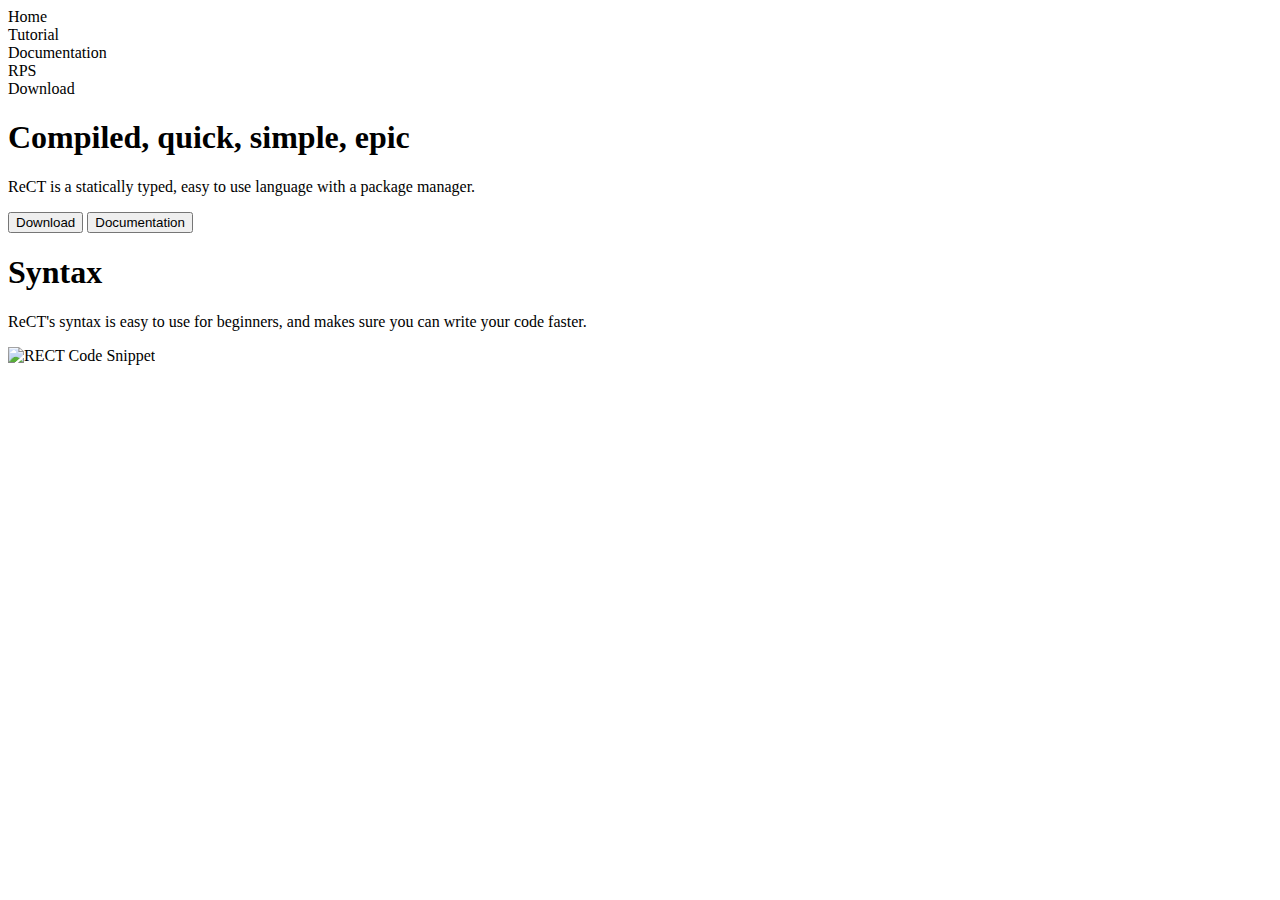
==== index.html @ 2c640b34 "Added meta tags for SEO" ====
<!DOCTYPE html>
<html lang="en">

<head>
    <meta charset="UTF-8">
    <meta http-equiv="X-UA-Compatible" content="IE=edge">
    <meta name="viewport" content="width=device-width, initial-scale=1.0">
    <link rel="stylesheet" href="./static/style.css" />
    <script src="https://cdn.jsdelivr.net/npm/ripplet.js@1.1.0/umd/ripplet.min.js"></script>

    <!-- Primary Meta Tags -->
    <title>ReCT | A simple and quick programing language</title>
    <meta name="title" content="ReCT | A simple and quick programing language">
    <meta name="description" content="Compiled, quick, simple, epic. ReCT is a statically typed, easy to use language with a package manager.">

    <!-- Open Graph / Facebook -->
    <meta property="og:type" content="website">
    <meta property="og:url" content="https://metatags.io/">
    <meta property="og:title" content="ReCT | A simple and quick programing language">
    <meta property="og:description" content="Compiled, quick, simple, epic. ReCT is a statically typed, easy to use language with a package manager.">
    <meta property="og:image" content="https://metatags.io/assets/meta-tags-16a33a6a8531e519cc0936fbba0ad904e52d35f34a46c97a2c9f6f7dd7d336f2.png">

    <!-- Twitter -->
    <meta property="twitter:card" content="summary_large_image">
    <meta property="twitter:url" content="https://metatags.io/">
    <meta property="twitter:title" content="ReCT | A simple and quick programing language">
    <meta property="twitter:description" content="Compiled, quick, simple, epic. ReCT is a statically typed, easy to use language with a package manager.">
    <meta property="twitter:image" content="https://metatags.io/assets/meta-tags-16a33a6a8531e519cc0936fbba0ad904e52d35f34a46c97a2c9f6f7dd7d336f2.png">

</head>

<body>
    <header>
        <div class="Logo"></div>

        <div class="Menu">
            <div class="MenuButton Active mdc-ripple-surface mdc-ripple-surface--primary">Home</div>
            <div class="MenuButton">Tutorial</div>
            <div class="MenuButton">Documentation</div>
            <div class="MenuButton">RPS</div>
            <div class="MenuButton Download">Download</div>
        </div>
    </header>

    <main>
        <div class="Banner">
            <div>
                <h1 class="GradientHeading">Compiled, quick, simple, epic</h1>
                <p>ReCT is a statically typed, easy to use language with a package manager.</p>

                <div class="BannerButtons">
                    <button class="Highlight">Download</button>
                    <button>Documentation</button>
                </div>
            </div>
        </div>

        <div class="InfoPanels">
            <div class="Syntax">
                <div>
                    <h1 class="GradientHeading">Syntax</h1>
                    <p>ReCT's syntax is easy to use for beginners, and makes sure you can write your code faster.</p>
                    <img src="./static/pieceOfCode.svg" alt="RECT Code Snippet">
                </div>
            </div>

            <div class="GetStarted"></div>
        </div>
    </main>

    <script src="./static/ripple.js"></script>
</body>

</html>
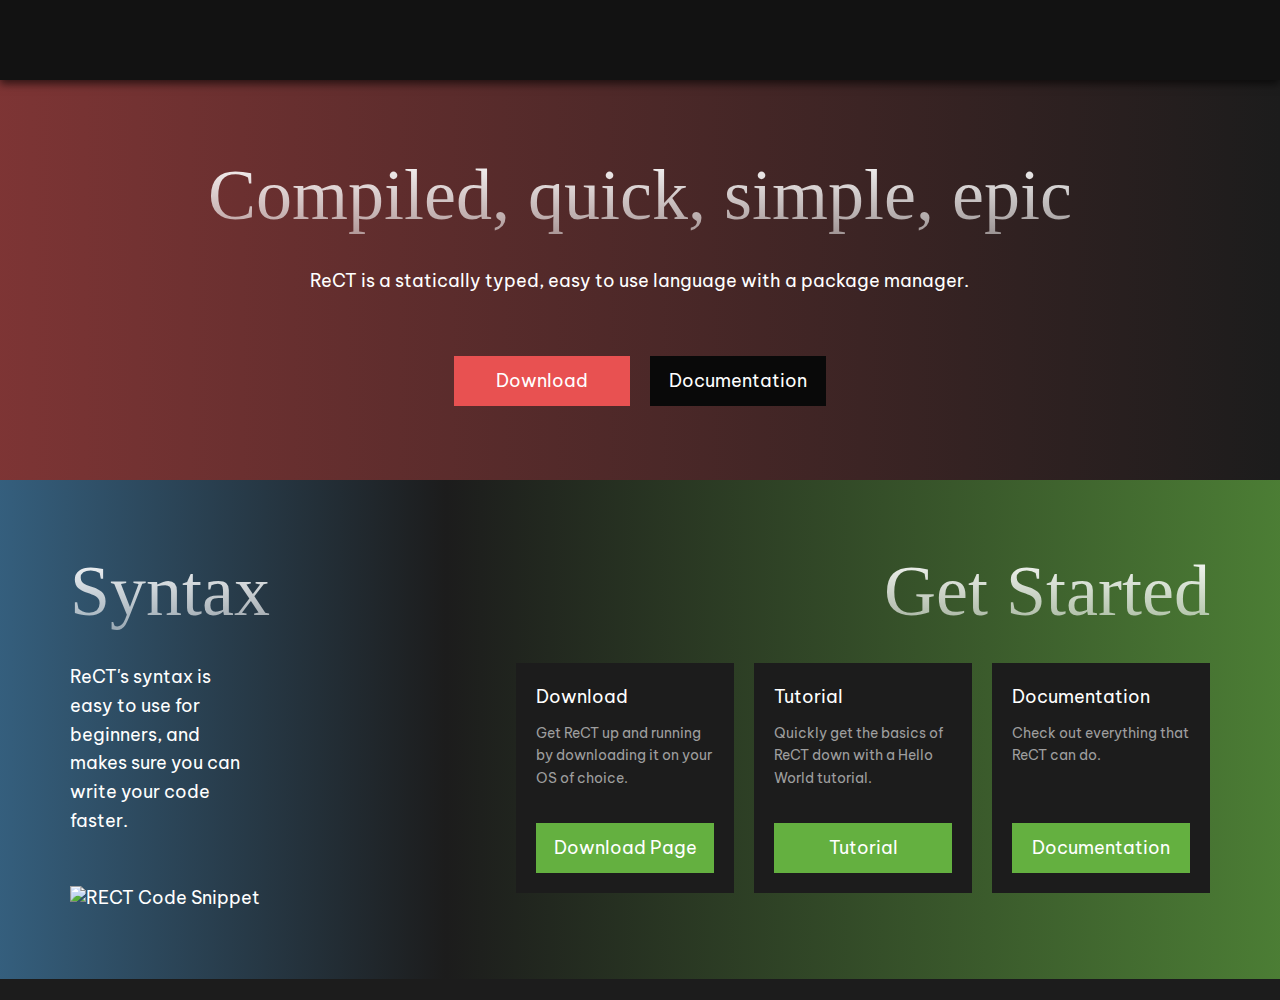
==== commit e28dc056: "Merge pull request #5 from scoobydoofacethingdie/patch-1" ====
--- a/index.html
+++ b/index.html
@@ -7,6 +7,7 @@
     <meta name="viewport" content="width=device-width, initial-scale=1.0">
     <link rel="stylesheet" href="./static/style.css" />
     <script src="https://cdn.jsdelivr.net/npm/ripplet.js@1.1.0/umd/ripplet.min.js"></script>
+    <script src="https://cdn.jsdelivr.net/npm/axios/dist/axios.min.js"></script>
 
     <!-- Primary Meta Tags -->
     <title>ReCT | A simple and quick programing language</title>
@@ -15,32 +16,20 @@
 
     <!-- Open Graph / Facebook -->
     <meta property="og:type" content="website">
-    <meta property="og:url" content="https://metatags.io/">
+    <meta property="og:url" content="https://rect.ml">
     <meta property="og:title" content="ReCT | A simple and quick programing language">
     <meta property="og:description" content="Compiled, quick, simple, epic. ReCT is a statically typed, easy to use language with a package manager.">
-    <meta property="og:image" content="https://metatags.io/assets/meta-tags-16a33a6a8531e519cc0936fbba0ad904e52d35f34a46c97a2c9f6f7dd7d336f2.png">
 
     <!-- Twitter -->
     <meta property="twitter:card" content="summary_large_image">
-    <meta property="twitter:url" content="https://metatags.io/">
+    <meta property="twitter:url" content="https://rect.ml">
     <meta property="twitter:title" content="ReCT | A simple and quick programing language">
     <meta property="twitter:description" content="Compiled, quick, simple, epic. ReCT is a statically typed, easy to use language with a package manager.">
-    <meta property="twitter:image" content="https://metatags.io/assets/meta-tags-16a33a6a8531e519cc0936fbba0ad904e52d35f34a46c97a2c9f6f7dd7d336f2.png">
 
 </head>
 
 <body>
-    <header>
-        <div class="Logo"></div>
-
-        <div class="Menu">
-            <div class="MenuButton Active mdc-ripple-surface mdc-ripple-surface--primary">Home</div>
-            <div class="MenuButton">Tutorial</div>
-            <div class="MenuButton">Documentation</div>
-            <div class="MenuButton">RPS</div>
-            <div class="MenuButton Download">Download</div>
-        </div>
-    </header>
+    <header></header>
 
     <main>
         <div class="Banner">
@@ -64,11 +53,43 @@
                 </div>
             </div>
 
-            <div class="GetStarted"></div>
+            <div class="GetStarted">
+                <div>
+                    <h1 class="GradientHeading">Get Started</h1>
+                    <div class="GetStartedPanelsContainer">
+                        <div class="GetStartedPanels">
+                            <div>
+                                <p class="Heading">Download</p>
+                                <p class="Sub">Get ReCT up and running by downloading it on your OS of choice.</p>
+                                <div></div>
+                                <button>Download Page</button>
+                            </div>
+
+                            <div>
+                                <p class="Heading">Tutorial</p>
+                                <p class="Sub">Quickly get the basics of ReCT down with a Hello World tutorial.</p>
+                                <div></div>
+                                <button>Tutorial</button>
+                            </div>
+
+                            <div>
+                                <p class="Heading">Documentation</p>
+                                <p class="Sub">Check out everything that ReCT can do.</p>
+                                <div></div>
+                                <button>Documentation</button>
+                            </div>
+                        </div>
+                    </div>
+                </div>
+            </div>
         </div>
+
+        <footer></footer>
     </main>
 
+    <script src="./static/include.js"></script>
     <script src="./static/ripple.js"></script>
+    <script>console.log("HELLO")</script>
 </body>
 
 </html>
--- a/static/style.css
+++ b/static/style.css
@@ -0,0 +1,231 @@
+@import url('https://fonts.googleapis.com/css2?family=Be+Vietnam+Pro:ital,wght@0,100;0,200;0,300;0,400;0,500;0,600;0,700;0,800;0,900;1,100;1,200;1,300;1,400;1,500;1,600;1,700;1,800;1,900&display=swap');
+@font-face {
+    font-family: 'Visitor';
+    font-style: normal;
+    font-weight: normal;
+    src: local('Visitor TT2 BRK'), url('./visitor2.woff') format('woff');
+}
+
+:root {
+    --AccentBlue: #3090D6;
+    --AccentRed: #E85151;
+    --AccentGreen: #64B040;
+    --RedGradient: rgba(222, 77, 77, 0.5);
+    --BlueGradient: rgba(77, 161, 222, 0.5);
+    --GreenGradient: rgba(123, 222, 77, 0.5);
+    --Text: white;
+    --DarkerText: #9E9E9E;
+    --BodyBG: #1C1C1C;
+    --BoxBG: #121212;
+    --DarkerBoxBG: #090909;
+    font-size: 18px;
+}
+
+* {
+    margin: 0;
+    padding: 0;
+    color: var(--Text);
+}
+
+body {
+    background: var(--BodyBG);
+    font-family: "Be Vietnam Pro";
+}
+
+button {
+    box-sizing: border-box;
+    border: none;
+    outline: none;
+    background: none;
+    font-size: 1rem;
+    font-family: inherit;
+}
+
+button {
+    cursor: pointer;
+}
+
+p {
+    line-height: 1.6;
+}
+
+header {
+    height: 4.444rem;
+    background: var(--BoxBG);
+    box-shadow: 0 0.222rem 0.444rem 0 rgba(0,0,0,0.6);
+    display: flex;
+    justify-content: space-between;
+    align-items: center;
+    position: sticky;
+    top: 0;
+}
+
+.Logo {
+    height: 4.444rem;
+    width: 4.444rem;
+    background-image: url(./logo.svg);
+    background-size: 100% 100%;
+}
+
+.Menu {
+    display: flex;
+}
+
+.MenuButton {
+    display: flex;
+    align-items: center;
+    justify-content: center;
+    padding: 0 2rem;
+    height: 4.444rem;
+    box-sizing: border-box;
+    user-select: none;
+    cursor: pointer;
+}
+
+.MenuButton.Active {
+    border-bottom: 0.111rem solid var(--AccentBlue);
+}
+
+.MenuButton.Download {
+    margin-left: 0.778rem;
+    background: var(--AccentBlue);
+}
+
+footer {
+    padding: 1rem;
+    display: flex;
+}
+
+footer > p {
+    font-size: 0.778rem;
+    color: var(--DarkerText);
+}
+
+.EggText {
+    color: var(--BodyBG);
+    cursor: default;
+}
+
+.Banner {
+    height: 22.222rem;
+    background: linear-gradient(90deg, var(--RedGradient) 0%, var(--BodyBG) 100%);
+    display: flex;
+    align-items: center;
+    justify-content: center;
+    text-align: center;
+}
+
+.GradientHeading {
+    font-size: 4rem;
+    font-weight: normal;
+    font-family: "Visitor";
+    background: -webkit-linear-gradient(rgba(255, 255, 255, 1), rgba(255, 255, 255, 0.5));
+    -webkit-background-clip: text;
+    -webkit-text-fill-color: transparent;
+    margin-bottom: 1.667rem;
+}
+
+.Banner > div > p {
+    margin-bottom: 3.333rem;
+}
+
+.BannerButtons {
+    display: inline-grid;
+    grid-template-columns: 1fr 1fr;
+    column-gap: 1.111rem;
+}
+
+.BannerButtons > button {
+    height: 2.778rem;
+    width: 9.778rem;
+    background: var(--DarkerBoxBG);
+}
+
+.BannerButtons > .Highlight {
+    background: var(--AccentRed);
+}
+
+.InfoPanels {
+    height: 26.889rem;
+    display: grid;
+    grid-template-columns: 1fr 1fr;
+}
+
+.InfoPanels > div {
+    padding: 3.889rem;
+}
+
+.InfoPanels > div > div > .GradientHeading {
+    margin-bottom: 1.667rem;
+}
+
+.InfoPanels > .Syntax {
+    background: linear-gradient(90deg, var(--BlueGradient) 0%, var(--BodyBG) 100%);
+}
+
+.InfoPanels > .GetStarted {
+    background: linear-gradient(90deg, var(--BodyBG) 0%, var(--GreenGradient) 100%);
+    text-align: right;
+}
+
+.InfoPanels > .Syntax > div > p {
+    width: 60%;
+    margin-bottom: 2.778rem;
+}
+
+.GetStartedPanelsContainer {
+    display: flex;
+}
+
+.GetStartedPanels {
+    display: inline-flex;
+    grid-template-columns: 1fr 1fr 1fr;
+    margin-left: auto;
+    column-gap: 1.111rem;
+}
+
+.GetStartedPanels > div {
+    background: var(--BodyBG);
+    height: calc(12.778rem - 1.111rem - 1.111rem);
+    width: calc(12.111rem - 1.111rem - 1.111rem);
+    text-align: left;
+    padding: 1.111rem;
+    display: grid;
+    grid-template-rows: auto auto 1fr auto;
+    row-gap: 0.556rem;
+}
+
+.GetStartedPanels > div > .Sub {
+    font-size: 0.778rem;
+    color: var(--DarkerText);
+}
+
+.GetStartedPanels > div > button {
+    background: var(--AccentGreen);
+    height: 2.778rem;
+}
+
+.SideBar {
+    width: 20%;
+    background-color: gray;
+    float: left;
+    height: 100%;
+}
+
+.NotSideBar {
+    margin-left: 20%;
+    background-color: darkgray;
+    height: 100%;
+    padding: 10px;
+}
+
+.SideBarLinks {
+    width: 20%;
+    margin-left: 10px;
+    margin-top: 10px;
+    margin-bottom: 10px;
+    border-radius: 5px;
+    outline: black 2px;
+    background-color: white;
+    color: black;
+}
